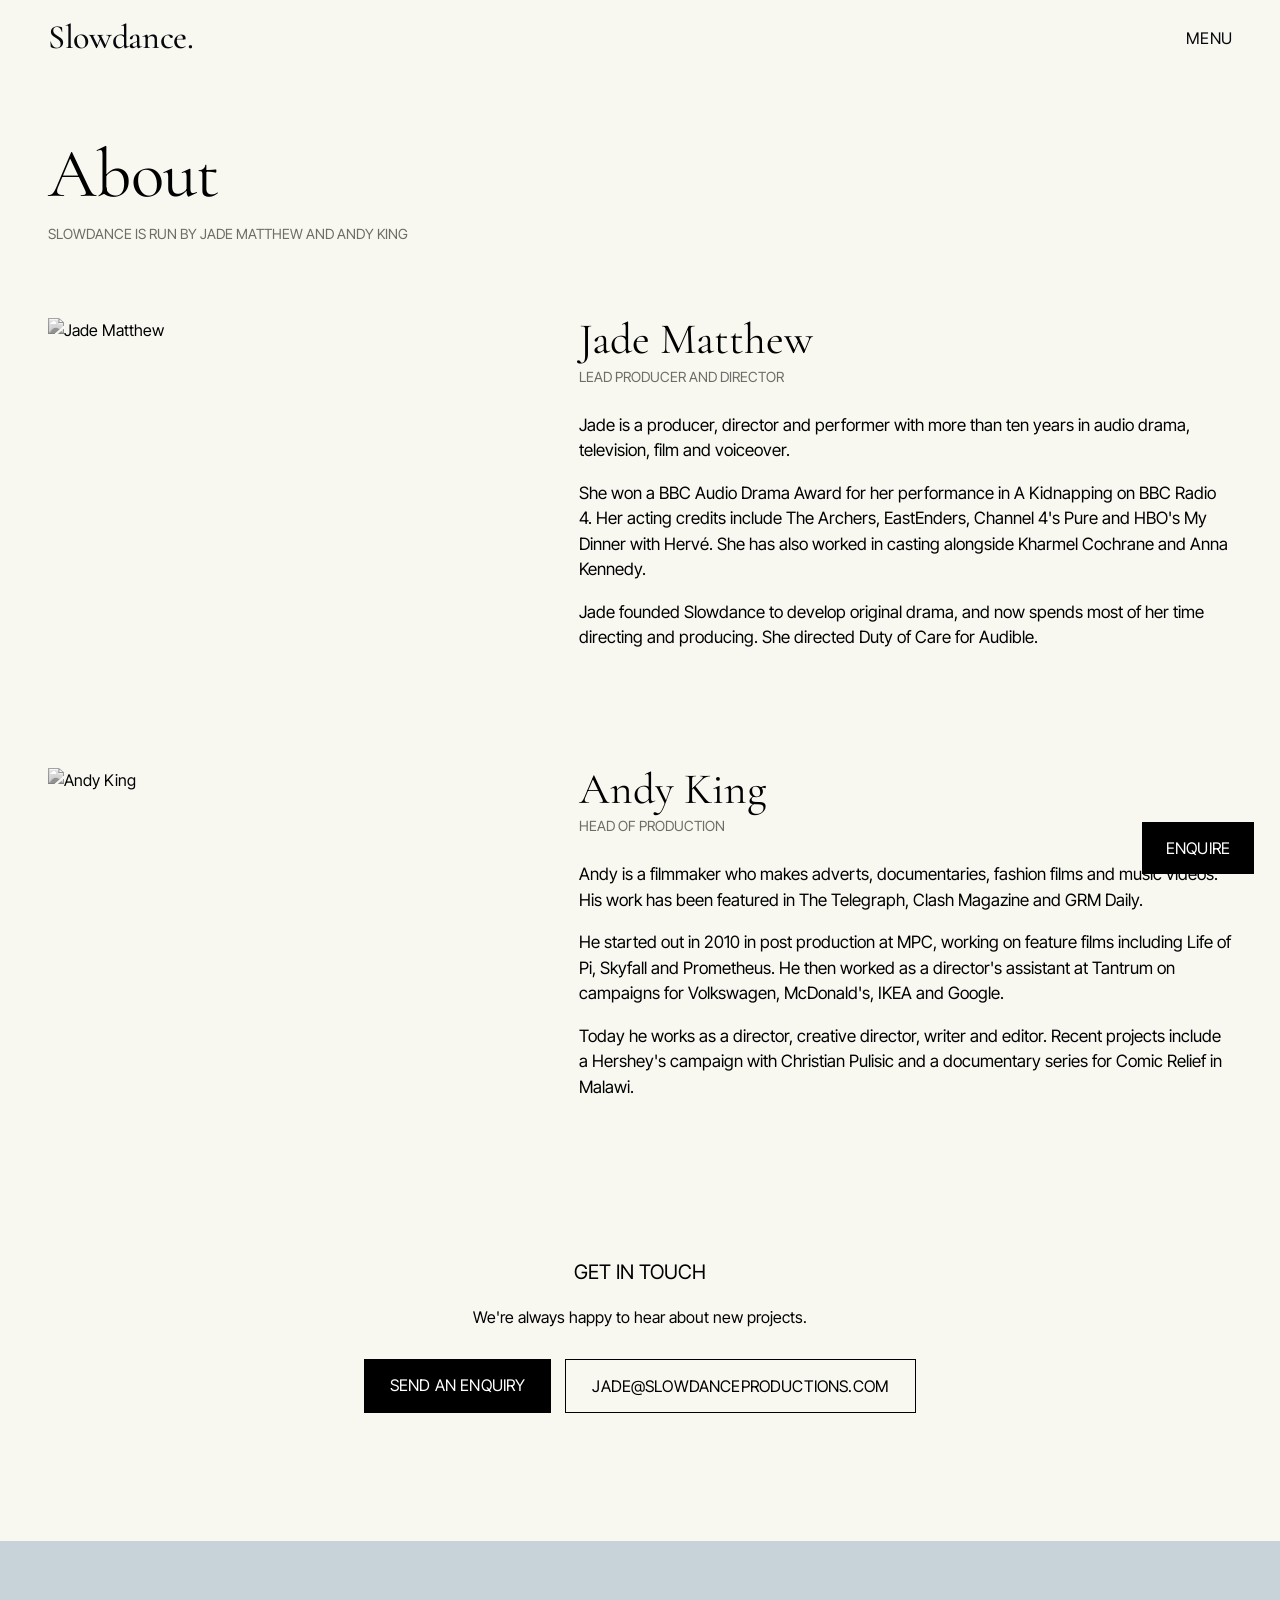
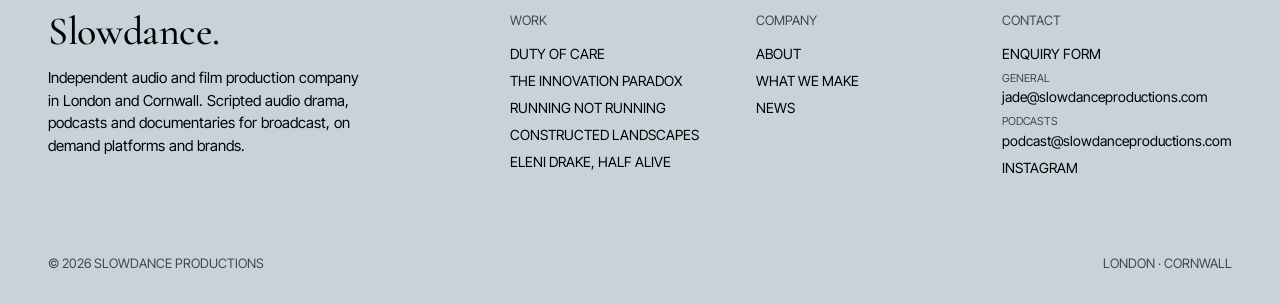
==== about/index.html @ c5286f89 "Slowdance website Co-Authored-By: Claude Opus 5.5 <noreply@anthropic.com> Claude-Session: https://cl" ====
<!doctype html>
<html lang="en-GB">
<head>
<meta charset="utf-8">
<meta name="viewport" content="width=device-width, initial-scale=1">
<title>About · Slowdance</title>
<meta name="description" content="Slowdance is run by Jade Matthew and Andy King.">
<meta property="og:title" content="About · Slowdance">
<meta property="og:description" content="Slowdance is run by Jade Matthew and Andy King.">
<meta property="og:image" content="https://images.squarespace-cdn.com/content/v1/698b4e7694f65f55284579e2/4a1af13e-f6c4-4a79-9d8d-b46e31dcf457/JADE%2BMATTHEW%2BVOICEOVER%2BARTIST%2BBW%2B1%2B%281%29%2B%281%29.webp?format=1500w">
<meta property="og:type" content="website">
<meta name="twitter:card" content="summary_large_image">
<link rel="icon" href="../assets/favicon.svg" type="image/svg+xml">
<link rel="preconnect" href="https://fonts.googleapis.com">
<link rel="preconnect" href="https://fonts.gstatic.com" crossorigin>
<link href="https://fonts.googleapis.com/css2?family=Cormorant+Garamond:wght@500&family=Inter+Tight:wght@400;500&display=swap" rel="stylesheet">
<link rel="stylesheet" href="../assets/style.css">
</head>
<body>
<a class="skip" href="#main">Skip to content</a>
<header class="site-head">
  <div class="wrap">
    <a class="logo" href="../index.html" aria-label="Slowdance home">Slowdance.</a>
    <button class="menu-btn" type="button" data-open-menu aria-controls="menu" aria-expanded="false">Menu</button>
  </div>
</header>
<div class="menu" id="menu" aria-hidden="true">
  <div class="wrap top">
    <a class="logo" href="../index.html">Slowdance.</a>
    <button class="menu-btn" type="button" data-close-menu>Close</button>
  </div>
  <nav class="wrap" aria-label="Main">
    <ul>
      <li><a href="../index.html">Home</a></li>
      <li><a href="../index.html#work">Work</a></li>
      <li><a href="../index.html#what-we-make">What we make</a></li>
      <li><a href="../index.html#news">News</a></li>
      <li><a href="../about/index.html">About</a></li>
      <li><a href="../index.html#enquire">Enquire</a></li>
    </ul>
  </nav>
  <div class="wrap menu-foot caps">
    <a href="https://instagram.com/slowdanceproductions" target="_blank" rel="noopener">Instagram</a>
    <a href="mailto:jade@slowdanceproductions.com">jade@slowdanceproductions.com</a>
    <a href="mailto:podcast@slowdanceproductions.com">podcast@slowdanceproductions.com</a>
    <span class="mute">London · Cornwall</span>
  </div>
</div>
<a class="float-cta" href="../index.html#enquire">Enquire</a>

<main id="main" class="page-top">
  <div class="wrap">
    <h1 class="page-title">About</h1>
    <p class="page-type">Slowdance is run by Jade Matthew and Andy King</p>

    <div class="bio">
      <div class="img reveal"><img src="https://images.squarespace-cdn.com/content/v1/698b4e7694f65f55284579e2/4a1af13e-f6c4-4a79-9d8d-b46e31dcf457/JADE%2BMATTHEW%2BVOICEOVER%2BARTIST%2BBW%2B1%2B%281%29%2B%281%29.webp?format=1500w" alt="Jade Matthew"></div>
      <div class="reveal">
        <h2>Jade Matthew</h2>
        <p class="role">Lead Producer and Director</p>
        <p>Jade is a producer, director and performer with more than ten years in audio drama, television, film and voiceover.</p>
        <p>She won a BBC Audio Drama Award for her performance in A Kidnapping on BBC Radio 4. Her acting credits include The Archers, EastEnders, Channel 4's Pure and HBO's My Dinner with Hervé. She has also worked in casting alongside Kharmel Cochrane and Anna Kennedy.</p>
        <p>Jade founded Slowdance to develop original drama, and now spends most of her time directing and producing. She directed Duty of Care for Audible.</p>
      </div>
    </div>

    <div class="bio">
      <div class="img reveal"><img src="https://images.squarespace-cdn.com/content/v1/698b4e7694f65f55284579e2/b08120e4-e09b-47ae-a1f4-82bc488b7489/andy.jpg?format=1500w" alt="Andy King"></div>
      <div class="reveal">
        <h2>Andy King</h2>
        <p class="role">Head of Production</p>
        <p>Andy is a filmmaker who makes adverts, documentaries, fashion films and music videos. His work has been featured in The Telegraph, Clash Magazine and GRM Daily.</p>
        <p>He started out in 2010 in post production at MPC, working on feature films including Life of Pi, Skyfall and Prometheus. He then worked as a director's assistant at Tantrum on campaigns for Volkswagen, McDonald's, IKEA and Google.</p>
        <p>Today he works as a director, creative director, writer and editor. Recent projects include a Hershey's campaign with Christian Pulisic and a documentary series for Comic Relief in Malawi.</p>
      </div>
    </div>

    <section class="contact" style="padding-top:140px">
      <h2>Get in touch</h2>
      <p>We're always happy to hear about new projects.</p>
      <div class="row"><a class="btn" href="../index.html#enquire">Send an enquiry</a><a class="btn ghost" href="mailto:jade@slowdanceproductions.com">jade@slowdanceproductions.com</a></div>
    </section>
  </div>
</main>
<footer class="site-foot">
  <div class="wrap">
    <div class="foot-grid">
      <div>
        <a class="logo" href="../index.html">Slowdance.</a>
        <p>Independent audio and film production company in London and Cornwall. Scripted audio drama, podcasts and documentaries for broadcast, on demand platforms and brands.</p>
      </div>
      <div>
        <h4>Work</h4>
        <ul>
          <li><a href="../home/duty-of-care-audible/index.html">Duty of Care</a></li>
          <li><a href="../home/the-innovation-paradox/index.html">The Innovation Paradox</a></li>
          <li><a href="../home/running-not-running/index.html">Running Not Running</a></li>
          <li><a href="../home/constructed-landscapes/index.html">Constructed Landscapes</a></li>
          <li><a href="../home/eleni-drake-music-video/index.html">Eleni Drake, Half Alive</a></li>
        </ul>
      </div>
      <div>
        <h4>Company</h4>
        <ul>
          <li><a href="../about/index.html">About</a></li>
          <li><a href="../index.html#what-we-make">What we make</a></li>
          <li><a href="../index.html#news">News</a></li>
        </ul>
      </div>
      <div>
        <h4>Contact</h4>
        <ul>
          <li><a href="../index.html#enquire">Enquiry form</a></li>
          <li class="foot-mail"><small>General</small><a href="mailto:jade@slowdanceproductions.com">jade@slowdanceproductions.com</a></li>
          <li class="foot-mail"><small>Podcasts</small><a href="mailto:podcast@slowdanceproductions.com">podcast@slowdanceproductions.com</a></li>
          <li><a href="https://instagram.com/slowdanceproductions" target="_blank" rel="noopener">Instagram</a></li>
        </ul>
      </div>
    </div>
    <div class="foot-base">
      <span>© <span id="year">2026</span> Slowdance Productions</span>
      <span>London · Cornwall</span>
    </div>
  </div>
</footer>
<script src="../assets/site.js"></script>
</body>
</html>
---- assets/style.css ----
/* Slowdance Productions
   Visual system follows sessionwithjade.com: warm off white, black ink,
   Inter Tight in small uppercase, quiet framed photography. */

:root {
  --bg: #F8F8F1;
  --ink: #000;
  --mute: #6E6D68;
  --soft: #D9D9D0;
  --foot: #C7D3D9;
  --sans: "Inter Tight", "Helvetica Neue", Helvetica, Arial, sans-serif;
  --serif: "Cormorant Garamond", "Times New Roman", serif;
  --g: clamp(16px, 2.2vw, 30px);
  --max: 1240px;
}

*, *::before, *::after { box-sizing: border-box; }
html { -webkit-text-size-adjust: 100%; scroll-behavior: smooth; }
body {
  margin: 0;
  background: var(--bg);
  color: var(--ink);
  font: 400 16px/1.5 var(--sans);
  -webkit-font-smoothing: antialiased;
}
img { display: block; max-width: 100%; height: auto; }
a { color: inherit; text-decoration: none; }
p { margin: 0 0 1em; }
h1, h2, h3 { margin: 0; font-weight: 400; }

.caps { text-transform: uppercase; letter-spacing: .01em; }
.mute { color: var(--mute); }
.wrap { max-width: var(--max); margin: 0 auto; padding: 0 var(--g); }
.skip { position: absolute; left: -9999px; }
.skip:focus { left: var(--g); top: var(--g); background: var(--ink); color: var(--bg); padding: 8px 12px; z-index: 100; }

/* ---------- Header ---------- */
.site-head {
  position: fixed; inset: 0 0 auto 0; z-index: 50;
  transition: color .3s ease;
}
.site-head .wrap {
  display: flex; align-items: center; justify-content: space-between;
  height: 76px;
}
.logo {
  font-family: var(--serif); font-weight: 500;
  font-size: 34px; line-height: 1; letter-spacing: -.01em;
}
.menu-btn {
  background: none; border: 0; padding: 8px 0; cursor: pointer;
  font: inherit; color: inherit; text-transform: uppercase; letter-spacing: .01em;
}
.site-head.on-dark { color: #fff; }

/* Full screen menu */
.menu {
  position: fixed; inset: 0; z-index: 60;
  background: var(--bg); color: var(--ink);
  display: flex; flex-direction: column;
  opacity: 0; visibility: hidden; transition: opacity .3s ease, visibility .3s;
}
.menu.open { opacity: 1; visibility: visible; }
.menu .wrap.top { display: flex; justify-content: space-between; align-items: center; height: 76px; width: 100%; }
.menu nav { flex: 1; display: flex; align-items: center; }
.menu ul { list-style: none; margin: 0; padding: 0; }
.menu li a {
  display: inline-block; font-size: clamp(26px, 3.4vw, 40px); line-height: 1.35;
  text-transform: uppercase; border-bottom: 1px solid transparent;
}
.menu li a:hover { border-color: currentColor; }
.menu .menu-foot { padding-bottom: 40px; display: flex; gap: 28px; flex-wrap: wrap; }
body.locked { overflow: hidden; }

/* ---------- Floating contact button ---------- */
.float-cta {
  position: fixed; right: 26px; bottom: 26px; z-index: 40;
  background: var(--ink); color: #fff;
  padding: 14px 24px; text-transform: uppercase; letter-spacing: .01em;
  transition: opacity .2s;
}
.float-cta:hover { opacity: .85; }

/* ---------- Hero ---------- */
.hero { padding-top: 0; }
.hero .frame {
  position: relative; overflow: hidden;
  aspect-ratio: 16 / 9; max-height: 92vh; width: 100%;
  background: #111;
}
.hero img {
  width: 100%; height: 100%; object-fit: cover;
  filter: grayscale(1) contrast(1.05);
}
.hero .frame::after {
  content: ""; position: absolute; inset: 0;
  background: linear-gradient(90deg, rgba(0,0,0,.45), rgba(0,0,0,0) 60%);
}
.hero .line {
  position: absolute; z-index: 2; left: var(--g); bottom: 18%;
  color: #fff; text-transform: uppercase; letter-spacing: .01em;
  font-size: 16px; line-height: 1.4; max-width: 440px;
}

/* ---------- Sections ---------- */
section { padding: clamp(70px, 10vw, 140px) 0 0; }
.intro { text-align: center; }
.intro h2 { font-size: 20px; text-transform: uppercase; letter-spacing: .01em; margin-bottom: 18px; }
.intro p { max-width: 640px; margin: 0 auto 1em; }
.intro .meta { margin-top: 24px; text-transform: uppercase; color: var(--mute); font-size: 14px; }

.label {
  font-size: 14px; text-transform: uppercase; letter-spacing: .01em;
  color: var(--mute); margin-bottom: 28px;
}

/* Work grid */
.grid { display: grid; gap: 12px; grid-template-columns: repeat(3, 1fr); }
.card .img { aspect-ratio: 1 / 1; overflow: hidden; background: var(--soft); }
.card .img img { width: 100%; height: 100%; object-fit: cover; transition: transform .8s ease, filter .4s; }
.card:hover .img img { transform: scale(1.03); }
.card .cap { text-align: center; margin-top: 14px; font-size: 14px; text-transform: uppercase; letter-spacing: .01em; }
.card .cap small { display: block; color: var(--mute); font-size: 13px; margin-top: 2px; }
.grid.lead { grid-template-columns: repeat(2, 1fr); margin-bottom: 12px; }
.grid.lead .card .img { aspect-ratio: 3 / 2; }

/* Split: image + text */
.split { display: grid; grid-template-columns: 1fr 1fr; gap: clamp(30px, 5vw, 70px); align-items: start; }
.split .statement { font-size: 20px; line-height: 1.35; text-transform: uppercase; letter-spacing: .01em; margin-bottom: 40px; }
.split .img { overflow: hidden; }
.split .img img { width: 100%; filter: grayscale(1); }
.list { list-style: none; margin: 0; padding: 0; border-top: 1px solid var(--ink); }
.list li { padding: 18px 0; border-bottom: 1px solid var(--ink); display: grid; grid-template-columns: 220px 1fr; gap: 20px; }
.list li h3 { font-size: 16px; text-transform: uppercase; letter-spacing: .01em; }
.list li p { margin: 0; }

/* Logo strip */
.logos { display: flex; justify-content: center; align-items: center; gap: clamp(30px, 7vw, 90px); flex-wrap: wrap; padding: 10px 0 0; }
.logos img { height: 96px; width: auto; filter: grayscale(1); mix-blend-mode: multiply; opacity: .9; }
.logos-head { text-align: center; font-size: 20px; text-transform: uppercase; letter-spacing: .01em; margin-bottom: 40px; }
.logos-sub { text-align: center; color: var(--mute); margin-top: 34px; font-size: 14px; text-transform: uppercase; }

/* News */
.news { display: grid; grid-template-columns: repeat(4, 1fr); gap: 30px; border-top: 1px solid var(--ink); padding-top: 24px; }
.news h3 { font-size: 14px; text-transform: uppercase; letter-spacing: .01em; margin-bottom: 10px; }
.news p { font-size: 15px; }
.news .when { color: var(--mute); font-size: 13px; text-transform: uppercase; margin-bottom: 8px; }

/* Team */
.team { display: grid; grid-template-columns: repeat(2, 1fr); gap: 12px; }
.team .img { aspect-ratio: 4 / 5; overflow: hidden; background: var(--soft); }
.team .img img { width: 100%; height: 100%; object-fit: cover; filter: grayscale(1); }
.team .cap { margin-top: 14px; text-align: center; text-transform: uppercase; font-size: 14px; }
.team .cap small { display: block; color: var(--mute); font-size: 13px; }
.center-link { text-align: center; margin-top: 40px; }

.link-u { text-transform: uppercase; letter-spacing: .01em; border-bottom: 1px solid currentColor; padding-bottom: 2px; }
.btn {
  display: inline-block; background: var(--ink); color: #fff;
  padding: 14px 26px; text-transform: uppercase; letter-spacing: .01em;
}
.btn.ghost { background: transparent; color: var(--ink); border: 1px solid var(--ink); }

/* Contact */
.contact { text-align: center; padding-bottom: clamp(80px, 10vw, 140px); }
.contact h2 { font-size: 20px; text-transform: uppercase; margin-bottom: 18px; }
.contact p { max-width: 560px; margin: 0 auto 30px; }
.contact .row { display: flex; gap: 14px; justify-content: center; flex-wrap: wrap; }

/* ---------- Inner pages ---------- */
.page-top { padding-top: 140px; }
.page-title { font-size: 20px; text-transform: uppercase; letter-spacing: .01em; }
.page-type { color: var(--mute); text-transform: uppercase; font-size: 14px; margin-top: 6px; }

.project-hero { margin-top: 40px; }
.project-hero img { width: auto; max-width: 100%; max-height: 80vh; margin: 0 auto; }
.project-body { display: grid; grid-template-columns: 5fr 7fr; gap: clamp(30px, 5vw, 70px); padding-top: 60px; }
.project-body .desc p { font-size: 17px; }
.project-body .desc .btn { margin-top: 14px; }
.credits { list-style: none; margin: 0; padding: 0; border-top: 1px solid var(--ink); }
.credits li { display: grid; grid-template-columns: 200px 1fr; gap: 20px; padding: 11px 0; border-bottom: 1px solid var(--soft); font-size: 15px; }
.credits li span:first-child { text-transform: uppercase; color: var(--mute); font-size: 13px; padding-top: 2px; }
.credits-note { color: var(--mute); font-size: 13px; margin-top: 16px; }

.pager { display: flex; justify-content: space-between; gap: 20px; border-top: 1px solid var(--ink); margin-top: 100px; padding: 24px 0 120px; }
.pager a { text-transform: uppercase; font-size: 14px; max-width: 45%; }
.pager a small { display: block; color: var(--mute); font-size: 12px; margin-bottom: 4px; }
.pager .next { text-align: right; margin-left: auto; }

.bio { display: grid; grid-template-columns: 5fr 7fr; gap: clamp(30px, 5vw, 70px); align-items: start; padding-top: 60px; }
.bio + .bio { padding-top: 100px; }
.bio .img img { width: 100%; filter: grayscale(1); }
.bio h2 { font-size: 20px; text-transform: uppercase; }
.bio .role { color: var(--mute); text-transform: uppercase; font-size: 14px; margin: 4px 0 26px; }
.bio p { font-size: 17px; }

/* ---------- Footer ---------- */
.site-foot { background: var(--foot); margin-top: 0; padding: 70px 0 30px; }
.foot-grid { display: grid; grid-template-columns: 2fr 1fr 1fr 1fr; gap: 30px; }
.foot-grid .logo { font-size: 40px; margin-bottom: 16px; display: inline-block; }
.foot-grid p { max-width: 320px; font-size: 15px; }
.foot-grid h4 { margin: 0 0 12px; font-weight: 400; font-size: 13px; text-transform: uppercase; color: #3f4a50; }
.foot-grid ul { list-style: none; margin: 0; padding: 0; }
.foot-grid li { margin-bottom: 6px; text-transform: uppercase; font-size: 14px; }
.foot-grid li a:hover { border-bottom: 1px solid currentColor; }
.foot-base { display: flex; justify-content: space-between; gap: 20px; flex-wrap: wrap; margin-top: 70px; font-size: 13px; color: #3f4a50; text-transform: uppercase; }

/* ---------- Reveal ---------- */
.reveal { opacity: 0; transform: translateY(14px); transition: opacity .9s ease, transform .9s ease; }
.reveal.in { opacity: 1; transform: none; }
@media (prefers-reduced-motion: reduce) {
  .reveal { opacity: 1; transform: none; transition: none; }
  html { scroll-behavior: auto; }
}

/* ---------- Responsive ---------- */
@media (max-width: 900px) {
  .grid, .news { grid-template-columns: repeat(2, 1fr); }
  .split, .project-body, .bio { grid-template-columns: 1fr; }
  .foot-grid { grid-template-columns: 1fr 1fr; }
  .foot-grid > div:first-child { grid-column: 1 / -1; }
  .list li { grid-template-columns: 1fr; gap: 6px; }
}
@media (max-width: 600px) {
  .grid, .grid.lead, .news, .team { grid-template-columns: 1fr; }
  .hero .frame { aspect-ratio: 4 / 5; }
  .hero .line { bottom: 10%; right: var(--g); }
  .credits li { grid-template-columns: 1fr; gap: 2px; }
  .float-cta { right: 14px; bottom: 14px; padding: 12px 18px; font-size: 14px; }
  .logo { font-size: 30px; }
  .foot-grid { grid-template-columns: 1fr; }
}

/* =========================================================
   Editorial layer (home page)
   ========================================================= */

/* Hero: slow push in, sound bars */
.hero .frame img { animation: push 9s ease-out both; }
@keyframes push { from { transform: scale(1.08); } to { transform: scale(1); } }
.hero .now {
  position: absolute; z-index: 2; right: var(--g); bottom: var(--g);
  display: flex; align-items: flex-end; gap: 12px;
  color: #fff; text-transform: uppercase; font-size: 12px; line-height: 1.35; letter-spacing: .02em;
}
.hero .now b { font-weight: 400; font-size: 14px; }
.bars { display: flex; align-items: flex-end; gap: 3px; height: 26px; }
.bars i { display: block; width: 3px; background: #fff; height: 30%; animation: eq 1.1s ease-in-out infinite alternate; }
.bars i:nth-child(2) { animation-delay: -.4s; } .bars i:nth-child(3) { animation-delay: -.8s; }
.bars i:nth-child(4) { animation-delay: -.2s; } .bars i:nth-child(5) { animation-delay: -.6s; }
@keyframes eq { 0% { height: 15%; } 50% { height: 100%; } 100% { height: 40%; } }

/* Black band with scrolling names */
.band { max-width: calc(var(--max) + 2 * var(--g) * 0 + 52px); margin: clamp(70px, 9vw, 120px) auto 0; background: var(--ink); color: #fff; position: relative; z-index: 2; }
.wrap-band { padding: 30px 0 28px; text-align: center; overflow: hidden; }
.band-head { text-transform: uppercase; margin: 0 0 22px; }
.marquee { overflow: hidden; -webkit-mask-image: linear-gradient(90deg, transparent, #000 8%, #000 92%, transparent); mask-image: linear-gradient(90deg, transparent, #000 8%, #000 92%, transparent); }
.track { display: flex; width: max-content; animation: slide 38s linear infinite; }
.track span { font-family: var(--serif); font-size: clamp(28px, 3.2vw, 44px); line-height: 1; padding: 0 clamp(22px, 3vw, 44px); white-space: nowrap; }
.track span::after { content: "·"; padding-left: clamp(22px, 3vw, 44px); margin-right: calc(-1 * clamp(22px, 3vw, 44px)); opacity: .5; }
.band:hover .track { animation-play-state: paused; }
@keyframes slide { to { transform: translateX(-50%); } }
.band-sub { margin: 22px var(--g) 0; font-size: 13px; color: #bdbdb6; }

/* Offset image pair, tucked under the band */
.pair { max-width: calc(var(--max) + 52px); margin: 0 auto; display: grid; grid-template-columns: 5fr 7fr; gap: clamp(30px, 6vw, 70px); align-items: start; padding: 0 0 0 clamp(16px, 5vw, 68px); }
.pair .small { margin-top: 42px; }
.pair .big { margin-top: -1px; }
.pair img { width: 100%; aspect-ratio: 1 / 1; object-fit: cover; filter: grayscale(1); transition: filter .8s ease; }
.pair .big img { aspect-ratio: 4 / 3; }
.pair a:hover img { filter: grayscale(0); }
.pcap { display: block; margin-top: 12px; font-size: 13px; text-transform: uppercase; color: var(--mute); }

/* Label left, content right */
.rowsec { padding-top: clamp(80px, 11vw, 150px); }
.lr { display: grid; grid-template-columns: 205px 1fr; gap: 30px; }
.lab { text-transform: uppercase; color: var(--ink); margin: 0 0 20px; }

/* Work index with floating preview */
.index { list-style: none; margin: 0; padding: 0; border-top: 1px solid var(--ink); }
.index a { display: grid; grid-template-columns: 50px 1.3fr 1.3fr 1fr 24px; gap: 16px; align-items: baseline; padding: 20px 0; border-bottom: 1px solid var(--ink); text-transform: uppercase; transition: padding .35s ease, color .35s; }
.index .t { font-family: var(--serif); text-transform: none; font-size: clamp(24px, 2.6vw, 36px); line-height: 1.05; }
.index .n, .index .k, .index .c { font-size: 13px; color: var(--mute); }
.index .arr { opacity: 0; transform: translateX(-8px); transition: .35s; }
.index a:hover { padding-left: 14px; }
.index a:hover .arr { opacity: 1; transform: none; }
.index:hover a:not(:hover) { color: #b3b2ab; }
.hover-img { position: fixed; z-index: 30; width: 300px; aspect-ratio: 1; pointer-events: none; opacity: 0; transform: translate(-50%, -50%) scale(.92); transition: opacity .3s, transform .3s; left: 0; top: 0; }
.hover-img.on { opacity: 1; transform: translate(-50%, -50%) scale(1); }
.hover-img img { width: 100%; height: 100%; object-fit: cover; }
@media (hover: none) { .hover-img { display: none; } }

/* Feature: image + large statement */
.feature { display: grid; grid-template-columns: 1fr 1fr; gap: clamp(30px, 6vw, 80px); align-items: center; }
.feature img { width: 100%; }
.big-text { font-family: var(--serif); font-size: clamp(26px, 2.7vw, 38px); line-height: 1.18; margin: 0 0 30px; }

/* Accordion */
.acc { border-top: 1px solid var(--ink); }
.acc details { border-bottom: 1px solid var(--ink); }
.acc summary { list-style: none; cursor: pointer; padding: 14px 0; text-transform: uppercase; display: flex; justify-content: space-between; }
.acc summary::-webkit-details-marker { display: none; }
.acc summary::after { content: "+"; transition: transform .3s; }
.acc details[open] summary::after { transform: rotate(45deg); }
.acc details p { max-width: 640px; color: var(--mute); padding-bottom: 8px; }

/* Now rows */
.news-rows { list-style: none; margin: 0; padding: 0; border-top: 1px solid var(--ink); }
.news-rows li { display: grid; grid-template-columns: 140px 220px 1fr; gap: 20px; padding: 16px 0; border-bottom: 1px solid var(--soft); }
.news-rows .when { font-size: 13px; color: var(--mute); text-transform: uppercase; padding-top: 2px; }
.news-rows h3 { font-size: 16px; text-transform: uppercase; }
.news-rows p { margin: 0; }

/* About split */
.about-split { display: grid; grid-template-columns: 1fr 1fr; gap: clamp(30px, 6vw, 80px); align-items: center; }
.about-split img { width: 100%; filter: grayscale(1); }
.about-split p { color: #2c2c2a; }
.andy { display: grid; grid-template-columns: 84px 1fr; gap: 18px; margin: 26px 0 30px; align-items: start; }
.andy img { width: 84px; aspect-ratio: 1; object-fit: cover; }

/* Black bar above the footer */
.cta-bar { display: block; margin-top: clamp(90px, 12vw, 160px); background: var(--ink); color: #fff; text-align: center; padding: 15px var(--g); text-transform: uppercase; transition: letter-spacing .4s; }
.cta-bar:hover { letter-spacing: .06em; }

@media (max-width: 900px) {
  .lr { grid-template-columns: 1fr; gap: 0; }
  .pair { grid-template-columns: 1fr 1fr; padding: 0 var(--g); }
  .feature, .about-split { grid-template-columns: 1fr; }
  .index a { grid-template-columns: 34px 1fr 24px; }
  .index .k, .index .c { display: none; }
  .news-rows li { grid-template-columns: 1fr; gap: 4px; }
}
@media (max-width: 600px) {
  .pair { grid-template-columns: 1fr; }
  .pair .small { margin-top: 30px; }
  .hero .now { display: none; }
}
@media (prefers-reduced-motion: reduce) {
  .hero .frame img, .bars i, .track { animation: none; }
}

/* Header reads on any background */
.site-head { color: #fff; mix-blend-mode: difference; }
.site-head.on-dark { color: #fff; }
.float-cta.hide { opacity: 0; pointer-events: none; }
.index a { grid-template-columns: 50px 2.1fr 1.3fr 1fr 24px; }
/* Inner pages get the serif headline too */
.page-title { font-family: var(--serif); text-transform: none; font-size: clamp(40px, 5.4vw, 76px); line-height: 1; letter-spacing: -.01em; }
.page-type { margin-top: 14px; }
.bio h2 { font-family: var(--serif); text-transform: none; font-size: clamp(32px, 3.4vw, 48px); line-height: 1; }

/* Three disciplines: audio leads */
.disc { max-width: calc(var(--max) + 52px); margin: 0 auto; padding: 0 0 0 clamp(16px, 5vw, 68px); }
.disc-row { display: grid; grid-template-columns: 7fr 5fr; gap: clamp(30px, 6vw, 70px); align-items: start; }
.disc-row.two { grid-template-columns: 5fr 7fr; margin-top: clamp(60px, 8vw, 110px); padding-right: var(--g); align-items: center; }
.disc-row.one .d-big { margin-top: -1px; }
.disc-row.one .d-small { margin-top: 110px; padding-right: var(--g); }
.disc img { width: 100%; object-fit: cover; filter: grayscale(1); transition: filter .8s ease; }
.disc article:hover img { filter: grayscale(0); }
.d-big img { aspect-ratio: 4 / 3; }
.d-small img { aspect-ratio: 4 / 5; }
.disc-row.two .d-small img { aspect-ratio: 3 / 4; }
.d-txt { padding-top: 18px; max-width: 520px; }
.d-n { font-size: 13px; color: var(--mute); margin: 0 0 4px; }
.d-txt h2 { font-family: var(--serif); font-size: clamp(34px, 3.6vw, 52px); line-height: 1; margin-bottom: 12px; }
.d-big .d-txt h2 { font-size: clamp(44px, 5vw, 72px); }
.plinks { display: flex; flex-wrap: wrap; gap: 6px 18px; text-transform: uppercase; font-size: 13px; }
.plinks a { border-bottom: 1px solid currentColor; }
.plinks span { color: var(--mute); }
.index .grp { list-style: none; padding: 26px 0 8px; font-size: 13px; text-transform: uppercase; color: var(--mute); border-bottom: 1px solid var(--ink); }
.index .grp:first-child { padding-top: 12px; }
.index { border-top: 0; }
.extra { margin: 40px 0 0; }
.extra img { width: 100%; max-width: 420px; }
.extra figcaption { font-size: 13px; color: var(--mute); text-transform: uppercase; margin-top: 10px; }
.feature img { max-height: 640px; width: auto; max-width: 100%; }
@media (max-width: 900px) {
  .disc { padding: 0 var(--g); }
  .disc-row, .disc-row.two { grid-template-columns: 1fr; }
  .disc-row.one .d-small { margin-top: 40px; padding-right: 0; }
  .disc-row.two { padding-right: 0; }
}

/* Enquiry form */
.enq { display: grid; gap: 18px; max-width: 760px; }
.enq .f2 { display: grid; grid-template-columns: 1fr 1fr; gap: 18px; }
.enq label { display: grid; gap: 6px; font-size: 13px; text-transform: uppercase; color: var(--mute); }
.enq input, .enq select, .enq textarea {
  font: 16px/1.4 var(--sans); color: var(--ink); background: transparent;
  border: 0; border-bottom: 1px solid var(--ink); border-radius: 0; padding: 10px 0; text-transform: none;
}
.enq select { appearance: none; background: url("data:image/svg+xml,%3Csvg xmlns='http://www.w3.org/2000/svg' width='10' height='6'%3E%3Cpath d='M0 0l5 6 5-6z'/%3E%3C/svg%3E") no-repeat right 4px center; }
.enq textarea { resize: vertical; border: 1px solid var(--ink); padding: 12px; }
.enq input:focus, .enq select:focus, .enq textarea:focus { outline: none; border-color: var(--mute); }
.enq button { justify-self: start; border: 0; cursor: pointer; font: inherit; }
.enq .hp { position: absolute; left: -9999px; }
.foot-mail { text-transform: none !important; }
.foot-mail small { display: block; font-size: 11px; text-transform: uppercase; color: #3f4a50; }
@media (max-width: 600px) { .enq .f2 { grid-template-columns: 1fr; } }
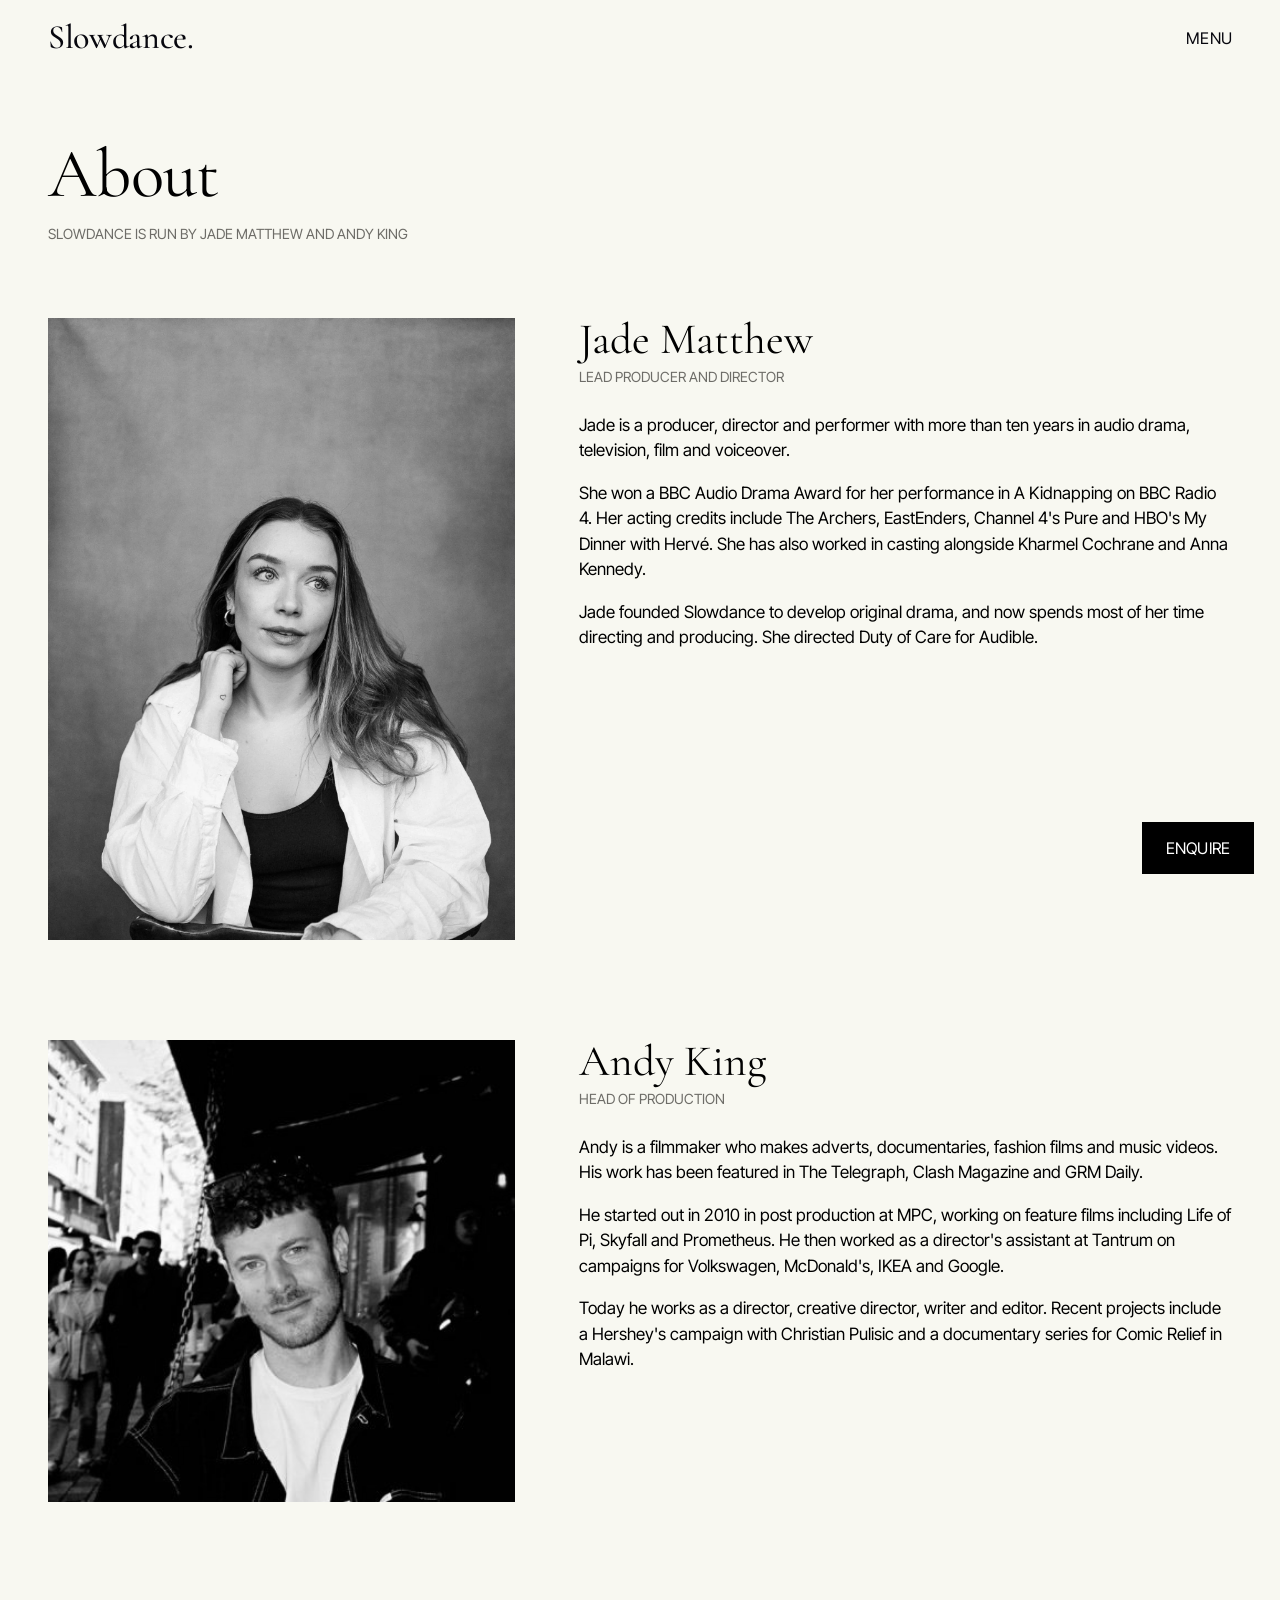
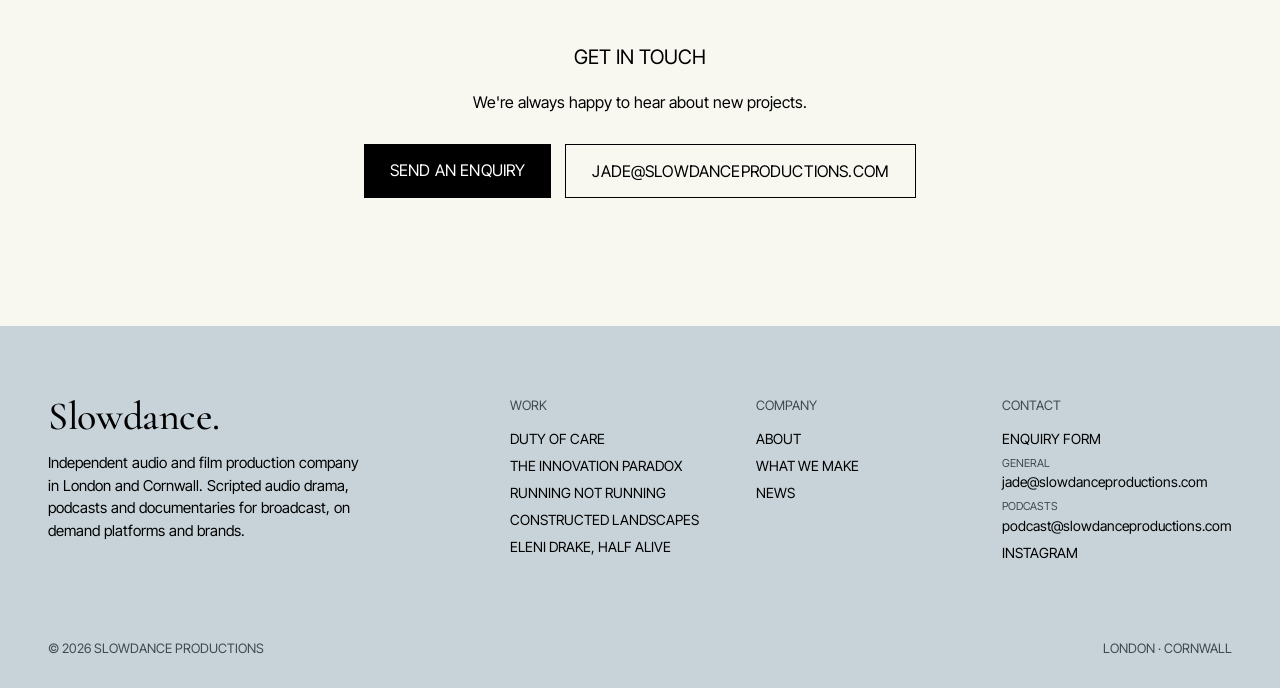
==== commit 0328f285: "Copy images into the site" ====
--- a/about/index.html
+++ b/about/index.html
@@ -7,7 +7,7 @@
 <meta name="description" content="Slowdance is run by Jade Matthew and Andy King.">
 <meta property="og:title" content="About · Slowdance">
 <meta property="og:description" content="Slowdance is run by Jade Matthew and Andy King.">
-<meta property="og:image" content="https://images.squarespace-cdn.com/content/v1/698b4e7694f65f55284579e2/4a1af13e-f6c4-4a79-9d8d-b46e31dcf457/JADE%2BMATTHEW%2BVOICEOVER%2BARTIST%2BBW%2B1%2B%281%29%2B%281%29.webp?format=1500w">
+<meta property="og:image" content="https://www.slowdanceproductions.com/assets/img/jade.webp">
 <meta property="og:type" content="website">
 <meta name="twitter:card" content="summary_large_image">
 <link rel="icon" href="../assets/favicon.svg" type="image/svg+xml">
@@ -54,7 +54,7 @@
     <p class="page-type">Slowdance is run by Jade Matthew and Andy King</p>
 
     <div class="bio">
-      <div class="img reveal"><img src="https://images.squarespace-cdn.com/content/v1/698b4e7694f65f55284579e2/4a1af13e-f6c4-4a79-9d8d-b46e31dcf457/JADE%2BMATTHEW%2BVOICEOVER%2BARTIST%2BBW%2B1%2B%281%29%2B%281%29.webp?format=1500w" alt="Jade Matthew"></div>
+      <div class="img reveal"><img src="../assets/img/jade.webp" alt="Jade Matthew"></div>
       <div class="reveal">
         <h2>Jade Matthew</h2>
         <p class="role">Lead Producer and Director</p>
@@ -65,7 +65,7 @@
     </div>
 
     <div class="bio">
-      <div class="img reveal"><img src="https://images.squarespace-cdn.com/content/v1/698b4e7694f65f55284579e2/b08120e4-e09b-47ae-a1f4-82bc488b7489/andy.jpg?format=1500w" alt="Andy King"></div>
+      <div class="img reveal"><img src="../assets/img/andy.jpg" alt="Andy King"></div>
       <div class="reveal">
         <h2>Andy King</h2>
         <p class="role">Head of Production</p>
